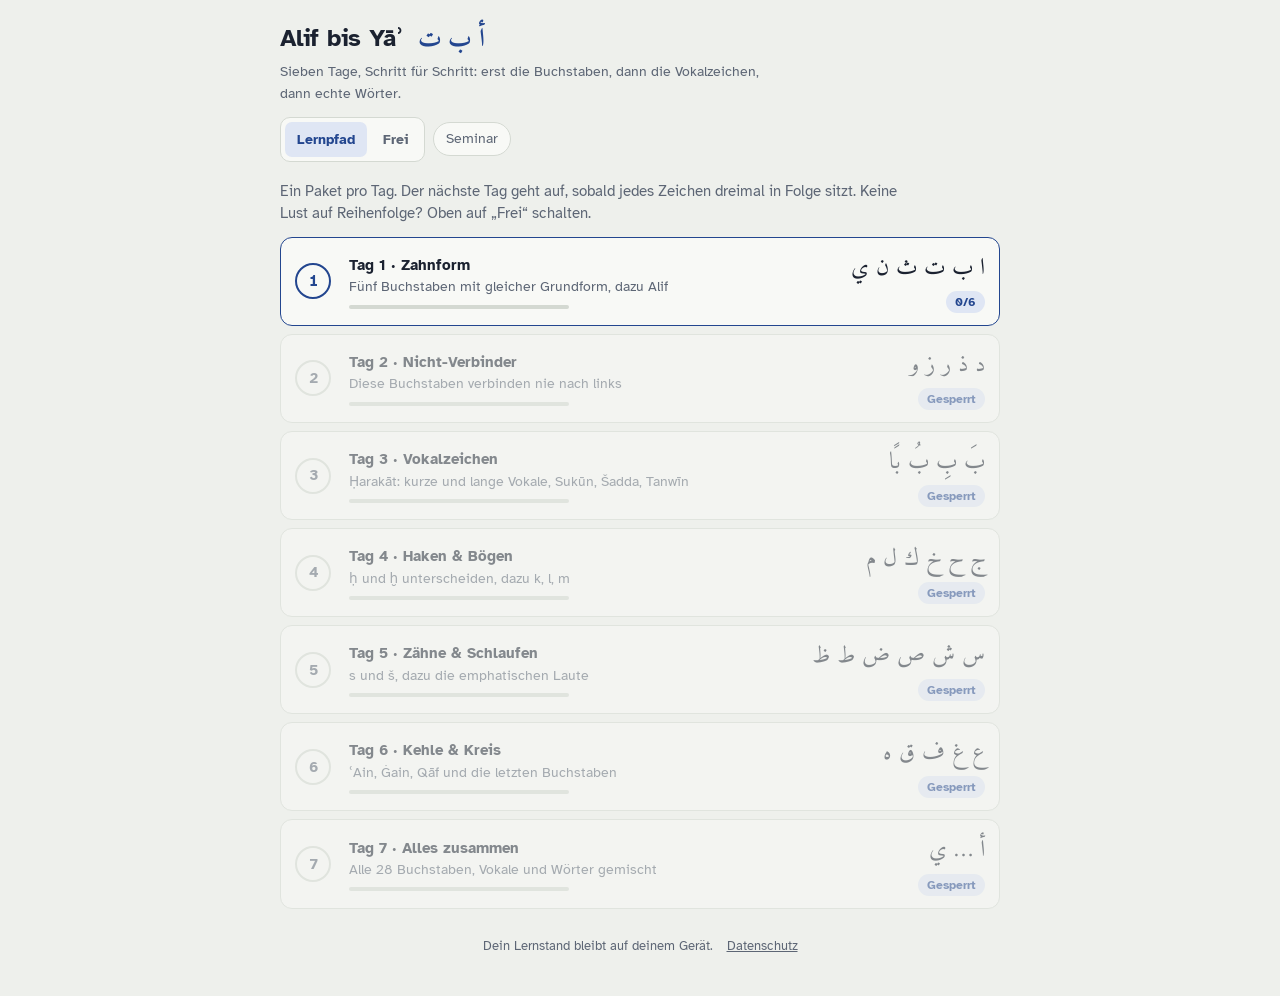
==== index.html @ b18e84c0 "Erste Version: Lernpfad, freier Modus, Offline-Modus Co-Authored-By: Claude Opus 5.5 <noreply@anthro" ====
<!doctype html>
<html lang="de">
<head>
<meta charset="utf-8">
<meta name="viewport" content="width=device-width, initial-scale=1, viewport-fit=cover">
<title>Alif bis Yāʾ – Arabisches Alphabet lernen</title>
<meta name="description" content="Arabisches Alphabet spielerisch lernen: 7-Tage-Lernpfad mit allen 28 Buchstaben, Vokalzeichen (Ḥarakāt) und Lesewörtern. Kostenlos, ohne Anmeldung, funktioniert offline.">
<meta name="theme-color" content="#eef0ec" media="(prefers-color-scheme: light)">
<meta name="theme-color" content="#12161f" media="(prefers-color-scheme: dark)">
<link rel="manifest" href="manifest.webmanifest">
<link rel="icon" href="icons/favicon-32.png" sizes="32x32" type="image/png">
<link rel="apple-touch-icon" href="icons/apple-touch-icon.png">
<meta name="apple-mobile-web-app-capable" content="yes">
<meta name="apple-mobile-web-app-title" content="Alif bis Yāʾ">
<meta property="og:title" content="Alif bis Yāʾ – Arabisches Alphabet lernen">
<meta property="og:description" content="In 7 Tagen alle 28 Buchstaben, die Vokalzeichen und erste Wörter lesen.">
<meta property="og:image" content="icons/icon-512.png">
<meta property="og:type" content="website">
<link rel="stylesheet" href="fonts.css">
<style>
:root{color-scheme:light;padding-top:env(safe-area-inset-top,0px);padding-bottom:env(safe-area-inset-bottom,0px)}
html,body{margin:0}img{max-width:100%}
.foot{max-width:720px;margin:28px auto 0;font-size:.8rem;color:var(--muted);display:flex;gap:14px;flex-wrap:wrap;justify-content:center}
.foot a{color:var(--muted)}
body.seminar .foot{display:none}

/* Layout: eine schmale Lernspalte. Oben Umschalter Lernpfad/Frei, darunter Pfad, Etappe oder freie Tabs, darunter die Quizkarte */
:root{
  --bg:#eef0ec; --surface:#f8f9f6; --fg:#1b2230; --muted:#5d6675; --line:#d4d9d2;
  --accent:#23468f; --accent-soft:#dfe6f4; --good:#2f7a4a; --bad:#b2402f; --good-soft:#dcefe2; --bad-soft:#f6e0dc;
  --f-ar:"Amiri","Noto Naskh Arabic","Geeza Pro","Arial",serif;
  --f-body:"Atkinson Hyperlegible",system-ui,-apple-system,"Segoe UI",sans-serif;
}
@media (prefers-color-scheme:dark){:root:not([data-theme="light"]){
  --bg:#12161f; --surface:#1a1f2b; --fg:#e4e7ee; --muted:#9aa3b3; --line:#2c3342;
  --accent:#8fb0ff; --accent-soft:#232f4a; --good:#7dd39b; --bad:#f08a78; --good-soft:#1d3327; --bad-soft:#3a2420; color-scheme:dark}}
:root[data-theme="dark"]{
  --bg:#12161f; --surface:#1a1f2b; --fg:#e4e7ee; --muted:#9aa3b3; --line:#2c3342;
  --accent:#8fb0ff; --accent-soft:#232f4a; --good:#7dd39b; --bad:#f08a78; --good-soft:#1d3327; --bad-soft:#3a2420; color-scheme:dark}

*{box-sizing:border-box}
[hidden]{display:none!important}
body{background:var(--bg);color:var(--fg);font-family:var(--f-body);font-size:15px;line-height:1.5;
  padding-left:max(16px,env(safe-area-inset-left,0px));padding-right:max(16px,env(safe-area-inset-right,0px));padding-block:20px 40px}
.wrap{max-width:720px;margin:0 auto;display:flex;flex-direction:column;gap:18px}
header{display:flex;justify-content:space-between;align-items:flex-end;gap:12px;flex-wrap:wrap}
h1{font-size:1.5rem;margin:0;text-wrap:balance;letter-spacing:-.01em}
h1 .ar{font-family:var(--f-ar);font-weight:700;color:var(--accent);font-size:1.6rem;margin-inline-start:6px}
.sub{color:var(--muted);margin:2px 0 0;font-size:.9rem;max-width:56ch}
.hctl{display:flex;gap:8px;align-items:center;flex-wrap:wrap}
button{font:inherit;color:inherit;cursor:pointer}
button:focus-visible{outline:2px solid var(--accent);outline-offset:2px}
.mut{color:var(--muted)}

.tabs,.seg{display:flex;gap:4px;background:var(--surface);border:1px solid var(--line);border-radius:10px;padding:4px;flex-wrap:wrap}
.tabs button,.seg button{border:0;background:transparent;padding:7px 12px;border-radius:7px;color:var(--muted);font-weight:700;font-size:.88rem}
.tabs button[aria-pressed="true"],.seg button[aria-pressed="true"]{background:var(--accent-soft);color:var(--accent)}
.toggle{border:1px solid var(--line);background:var(--surface);border-radius:999px;padding:6px 12px;font-size:.85rem;color:var(--muted)}
.toggle[aria-pressed="true"]{border-color:var(--accent);color:var(--accent)}

/* Lernpfad */
.lead{margin:0 0 12px;color:var(--muted);max-width:62ch}
.path{list-style:none;margin:0;padding:0;display:flex;flex-direction:column;gap:8px}
.stage{width:100%;display:grid;grid-template-columns:40px 1fr auto;gap:14px;align-items:center;text-align:start;border:1px solid var(--line);background:var(--surface);border-radius:12px;padding:12px 14px}
.stage .num{width:36px;height:36px;border-radius:50%;display:grid;place-items:center;font-weight:700;border:2px solid var(--line);color:var(--muted);font-variant-numeric:tabular-nums}
.stage.open{border-color:var(--accent)}
.stage.open .num{border-color:var(--accent);color:var(--accent)}
.stage.done .num{background:var(--good);border-color:var(--good);color:var(--surface)}
.stage.locked{opacity:.5;cursor:not-allowed}
.sb{display:flex;flex-direction:column;gap:1px;min-width:0}
.st{font-weight:700}
.ss{font-size:.85rem;color:var(--muted)}
.bar{display:block;height:4px;background:var(--line);border-radius:2px;overflow:hidden;margin-top:6px;width:100%;max-width:220px}
.bar i{display:block;height:100%;background:var(--good)}
.sprev{font-family:var(--f-ar);font-size:1.45rem;direction:rtl;white-space:nowrap;line-height:1.6}
.pill{font-size:.75rem;font-weight:700;border-radius:999px;padding:2px 9px;background:var(--accent-soft);color:var(--accent)}
.pill.ok{background:var(--good-soft);color:var(--good)}

.shead{display:flex;flex-direction:column;gap:6px}
.back{border:0;background:none;color:var(--accent);padding:0;font-weight:700;align-self:flex-start;font-size:.9rem}
.shead h2{margin:0;font-size:1.3rem;text-wrap:balance}
.shead p{margin:0;color:var(--muted)}
.srow{display:flex;gap:12px;align-items:center;flex-wrap:wrap;font-size:.85rem;color:var(--muted);font-variant-numeric:tabular-nums}
.srow .bar{margin:0;width:160px}
.linkbtn{border:0;background:none;color:var(--accent);padding:0;text-decoration:underline;font-size:.85rem}
.stagebody{display:flex;flex-direction:column;gap:14px}

/* Buchstaben */
.groups{display:flex;flex-direction:column;gap:14px}
.group{display:flex;gap:8px;flex-direction:column}
.glabel{font-size:.72rem;text-transform:uppercase;letter-spacing:.08em;color:var(--muted)}
.cells{display:flex;gap:8px;flex-wrap:wrap;direction:rtl}
.cell{width:64px;height:72px;border:1px solid var(--line);background:var(--surface);border-radius:8px;display:flex;flex-direction:column;align-items:center;justify-content:center}
.cell .g{font-family:var(--f-ar);font-size:2rem;line-height:1.1}
.cell .t{font-size:.72rem;color:var(--muted);direction:ltr}
.cell[aria-pressed="true"]{border-color:var(--accent);background:var(--accent-soft)}
.cell .box{width:22px;height:3px;border-radius:2px;background:var(--line);margin-top:3px;overflow:hidden}
.cell .box i{display:block;height:100%;background:var(--good)}

.detail{background:var(--surface);border:1px solid var(--line);border-radius:12px;padding:18px;display:grid;grid-template-columns:auto 1fr;gap:18px;align-items:start}
.detail .big{font-family:var(--f-ar);font-size:5.5rem;line-height:1.1;color:var(--accent);min-width:90px;text-align:center}
.detail h3{margin:0;font-size:1.2rem}
.detail h3 small{font-weight:400;color:var(--muted);font-size:.9rem;margin-inline-start:6px}
.detail p{margin:6px 0 0;max-width:62ch}
.forms{display:grid;grid-template-columns:repeat(4,1fr);gap:6px;margin-top:12px;direction:rtl}
.forms div{border:1px solid var(--line);border-radius:6px;text-align:center;padding:4px 2px}
.forms .g{font-family:var(--f-ar);font-size:2rem;line-height:1.5;display:block}
.forms .l{font-size:.68rem;color:var(--muted);direction:ltr;display:block}
.forms .na{color:var(--muted);opacity:.45}
.ex{margin-top:10px;font-size:.9rem;display:flex;gap:8px;align-items:baseline;flex-wrap:wrap}
.ex .w{font-family:var(--f-ar);font-size:1.7rem;line-height:1.5}

/* Vokalzeichen */
.hgrid{display:grid;grid-template-columns:repeat(auto-fill,minmax(150px,1fr));gap:8px}
.hcard{background:var(--surface);border:1px solid var(--line);border-radius:10px;padding:10px 12px;display:flex;flex-direction:column;gap:1px}
.hcard .g{font-family:var(--f-ar);font-size:2.5rem;line-height:1.7;direction:rtl}
.hcard .n{font-weight:700}
.hcard .tr{color:var(--accent);font-weight:700;margin-inline-start:6px}
.hcard .d{font-size:.82rem;color:var(--muted)}
.note{font-size:.88rem;color:var(--muted);max-width:62ch;margin:0}

/* Wörter */
.wgrid{display:grid;grid-template-columns:repeat(auto-fill,minmax(130px,1fr));gap:8px}
.wcard{border:1px solid var(--line);background:var(--surface);border-radius:10px;padding:8px 10px;display:flex;flex-direction:column;align-items:center;justify-content:center;min-height:100px}
.wcard .w{font-family:var(--f-ar);font-size:2rem;line-height:1.7}
.wcard .r{font-size:.82rem;color:var(--muted);text-align:center}
.wcard[aria-expanded="true"]{border-color:var(--accent)}
.wcard[aria-expanded="true"] .r{color:var(--fg)}

/* Quiz */
.quiz{background:var(--surface);border:1px solid var(--line);border-radius:12px;padding:20px;display:flex;flex-direction:column;gap:14px;align-items:center}
.qmeta{display:flex;justify-content:space-between;width:100%;font-size:.8rem;color:var(--muted);font-variant-numeric:tabular-nums}
.prompt{font-family:var(--f-ar);font-size:6.5rem;line-height:1.6;min-height:9rem;display:flex;align-items:center;max-width:100%;overflow-wrap:anywhere;text-align:center}
.prompt.wordp{font-size:4.4rem}
.prompt.latin{font-family:var(--f-body);font-size:2.6rem;font-weight:700;line-height:1.2}
.hint{font-size:.9rem;color:var(--muted);min-height:1.4em;text-align:center;max-width:56ch}
.hint .arx{font-family:var(--f-ar);font-size:1.4rem;color:var(--fg)}
.hint .win{color:var(--good);font-weight:700}
.opts{display:grid;grid-template-columns:1fr 1fr;gap:8px;width:100%}
.opt{border:1px solid var(--line);background:var(--bg);border-radius:9px;padding:10px 8px;font-size:1rem;display:flex;align-items:center;justify-content:center;gap:8px;min-height:58px}
.opt .k{font-size:.7rem;color:var(--muted);border:1px solid var(--line);border-radius:4px;padding:0 5px}
.opt .ar{font-family:var(--f-ar);font-size:2.1rem;line-height:1.3}
.opt.ok{background:var(--good-soft);border-color:var(--good);color:var(--good)}
.opt.no{background:var(--bad-soft);border-color:var(--bad);color:var(--bad)}
.opt:disabled{cursor:default}
.next{border:0;background:var(--accent);color:var(--surface);border-radius:9px;padding:10px 22px;font-weight:700}
.stats{display:flex;gap:18px;font-size:.85rem;color:var(--muted);flex-wrap:wrap;justify-content:center;font-variant-numeric:tabular-nums}
.stats b{color:var(--fg)}
.tip{font-size:.85rem;color:var(--muted);border-top:1px solid var(--line);padding-top:12px;max-width:62ch;margin:0}
.tip b{color:var(--fg)}
.empty{color:var(--muted);text-align:center;padding:24px 0}

/* Filter */
.filters{width:100%;display:flex;flex-direction:column;gap:8px;border-bottom:1px solid var(--line);padding-bottom:14px}
.frow{display:flex;flex-wrap:wrap;gap:6px;align-items:center}
.flabel{font-size:.72rem;text-transform:uppercase;letter-spacing:.08em;color:var(--muted);margin-inline-end:4px}
.chip{border:1px solid var(--line);background:var(--bg);border-radius:999px;padding:4px 11px;font-size:.82rem;color:var(--muted);display:inline-flex;gap:6px;align-items:center}
.chip .ar{font-family:var(--f-ar);font-size:1.15rem;line-height:1.2;color:var(--fg)}
.chip[aria-pressed="true"]{background:var(--accent-soft);border-color:var(--accent);color:var(--accent)}

/* Seminar-Modus: klein, gedimmt, ohne Erklärtexte */
body.seminar{font-size:13px}
body.seminar .wrap{max-width:440px;gap:10px}
body.seminar h1,body.seminar .sub,body.seminar .tip,body.seminar .stats,body.seminar .lead,body.seminar .ss,body.seminar .shead p,body.seminar .note{display:none}
body.seminar .prompt{font-size:4.2rem;min-height:6rem}
body.seminar .prompt.wordp{font-size:3rem}
body.seminar .prompt.latin{font-size:1.8rem}
body.seminar .quiz{padding:12px;gap:10px;opacity:.85}
body.seminar .opt{min-height:44px;padding:6px}
body.seminar .opt.ok,body.seminar .opt.no{background:var(--bg)}
body.seminar .filters{gap:5px;padding-bottom:8px}
body.seminar .chip{padding:2px 8px;font-size:.75rem}
body.seminar .chip .lbl,body.seminar .flabel{display:none}
body.seminar .stage{padding:8px 10px}

@media (max-width:520px){
  .detail{grid-template-columns:1fr}
  .detail .big{text-align:start}
  .prompt{font-size:5rem;min-height:7.5rem}
  .prompt.wordp{font-size:3.4rem}
  .stage{grid-template-columns:36px 1fr}
  .sprev{grid-column:2;font-size:1.25rem}
}
@media (prefers-reduced-motion:no-preference){
  .opt,.cell,.stage,.wcard{transition:background .15s,border-color .15s}
}
</style>
</head>
<body>
<div class="wrap">
  <header>
    <div>
      <h1>Alif bis Yāʾ <span class="ar" lang="ar">أ ب ت</span></h1>
      <p class="sub" id="sub"></p>
    </div>
    <div class="hctl">
      <div class="seg" role="group" aria-label="Lernart">
        <button data-app="path" aria-pressed="true">Lernpfad</button>
        <button data-app="free" aria-pressed="false">Frei</button>
      </div>
      <button class="toggle" id="semBtn" aria-pressed="false" title="Taste S">Seminar</button>
    </div>
  </header>

  <section id="pathView"></section>

  <section id="stageView" class="stagebody" hidden>
    <div class="shead" id="shead"></div>
    <nav class="tabs" id="stageTabs" aria-label="Etappe">
      <button data-st="look">Ansehen</button>
      <button data-st="practice">Üben</button>
      <button data-st="words">Wörter lesen</button>
    </nav>
    <div id="stageLook" class="stagebody"></div>
    <div id="stageWords" class="stagebody"></div>
  </section>

  <section id="freeView" class="stagebody" hidden>
    <nav class="tabs" id="freeTabs" aria-label="Modus">
      <button data-ft="learn">Alphabet</button>
      <button data-ft="read">Erkennen</button>
      <button data-ft="write">Finden</button>
      <button data-ft="forms">Formen</button>
      <button data-ft="syll">Vokale</button>
      <button data-ft="word">Wörter</button>
    </nav>
    <div id="freeLearn" class="stagebody"></div>
  </section>

  <section id="quizSec" hidden>
    <div class="quiz">
      <div class="filters" id="filters"></div>
      <div class="qmeta"><span id="qmode"></span><span id="qstreak"></span></div>
      <div class="prompt" id="prompt" lang="ar"></div>
      <div class="hint" id="hint"></div>
      <div class="opts" id="opts"></div>
      <button class="next" id="next" hidden>Weiter (Leertaste)</button>
      <div class="stats" id="stats"></div>
      <p class="tip" id="tip"></p>
    </div>
  </section>
</div>

<script>
/* ---------- Daten ---------- */
// ch, Name, Umschrift, Konsonant, Laut, Formgruppe, verbindet links, Beispiel, Umschrift, Bedeutung, hebr. (für später, wird nicht angezeigt)
const L=[
 ["ا","Alif","ā / ʾ","ʾ","Träger für langes ā, oder Sitz der Hamza","alif",0,"أَب","ʾab","Vater","א"],
 ["ب","Bāʾ","b","b","wie deutsches b","ba",1,"بَاب","bāb","Tür","ב"],
 ["ت","Tāʾ","t","t","wie deutsches t","ba",1,"تَمْر","tamr","Datteln","ת"],
 ["ث","Ṯāʾ","ṯ","ṯ","stimmloses englisches th wie in think","ba",1,"ثَلْج","ṯalǧ","Schnee","ש"],
 ["ج","Ǧīm","ǧ","ǧ","dsch wie in Dschungel","ja",1,"جَمَل","ǧamal","Kamel","ג"],
 ["ح","Ḥāʾ","ḥ","ḥ","gepresstes h aus dem Rachen","ja",1,"حُبّ","ḥubb","Liebe","ח"],
 ["خ","Ḫāʾ","ḫ","ḫ","ch wie in Bach","ja",1,"خُبْز","ḫubz","Brot","ח"],
 ["د","Dāl","d","d","wie deutsches d","dal",0,"دَار","dār","Haus","ד"],
 ["ذ","Ḏāl","ḏ","ḏ","stimmhaftes englisches th wie in this","dal",0,"ذَهَب","ḏahab","Gold","ז"],
 ["ر","Rāʾ","r","r","gerolltes Zungen-r","ra",0,"رَجُل","raǧul","Mann","ר"],
 ["ز","Zāy","z","z","stimmhaftes s wie in Sonne","ra",0,"زَيْت","zait","Öl","ז"],
 ["س","Sīn","s","s","stimmloses s wie in Haus","sin",1,"سَلَام","salām","Frieden","ס"],
 ["ش","Šīn","š","š","sch","sin",1,"شَمْس","šams","Sonne","ש"],
 ["ص","Ṣād","ṣ","ṣ","emphatisches s: Zunge tief, der Vokal danach klingt dunkler","sad",1,"صَبْر","ṣabr","Geduld","צ"],
 ["ض","Ḍād","ḍ","ḍ","emphatisches d","sad",1,"ضَيْف","ḍaif","Gast","צ"],
 ["ط","Ṭāʾ","ṭ","ṭ","emphatisches t","ta",1,"طَالِب","ṭālib","Student","ט"],
 ["ظ","Ẓāʾ","ẓ","ẓ","emphatisches ḏ","ta",1,"ظُهْر","ẓuhr","Mittag","צ"],
 ["ع","ʿAin","ʿ","ʿ","Kehlpresslaut, den es im Deutschen nicht gibt","ain",1,"عَيْن","ʿain","Auge, Quelle","ע"],
 ["غ","Ġain","ġ","ġ","Zäpfchen-r wie im deutschen Rabe","ain",1,"غَرْب","ġarb","Westen","ע"],
 ["ف","Fāʾ","f","f","wie deutsches f","fa",1,"فَم","fam","Mund","פ"],
 ["ق","Qāf","q","q","k ganz hinten im Rachen","fa",1,"قَلْب","qalb","Herz","ק"],
 ["ك","Kāf","k","k","wie deutsches k","kaf",1,"كِتَاب","kitāb","Buch","כ"],
 ["ل","Lām","l","l","wie deutsches l","lam",1,"لَيْل","lail","Nacht","ל"],
 ["م","Mīm","m","m","wie deutsches m","mim",1,"مَاء","māʾ","Wasser","מ"],
 ["ن","Nūn","n","n","wie deutsches n","ba",1,"نُور","nūr","Licht","נ"],
 ["ه","Hāʾ","h","h","gehauchtes h, auch am Wortende hörbar","ha",1,"هُوَ","huwa","er","ה"],
 ["و","Wāw","w / ū","w","w wie englisch water, oder langes ū","waw",0,"وَلَد","walad","Junge","ו"],
 ["ي","Yāʾ","y / ī","y","j wie in ja, oder langes ī","ba",1,"يَد","yad","Hand","י"]
].map((r,i)=>({i,ch:r[0],name:r[1],tr:r[2],c:r[3],snd:r[4],grp:r[5],join:!!r[6],w:r[7],wt:r[8],wm:r[9],he:r[10]}));
const byCh={}; L.forEach(l=>byCh[l.ch]=l);

const GROUPS=[
 ["ba","Zahnform: nur die Punkte unterscheiden (am Wortanfang auch ن ي)"],
 ["ja","Haken: Punkt unten, ohne Punkt, Punkt oben"],
 ["dal","Winkel, verbindet nicht nach links"],["ra","Bogen nach unten, verbindet nicht nach links"],
 ["sin","Drei Zähne"],["sad","Schlaufe"],["ta","Schlaufe mit Strich"],["ain","Offener Haken"],
 ["fa","Kreis mit Punkt(en)"],["alif","Senkrechter Strich, verbindet nicht"],["kaf","Kāf"],["lam","Lām"],["mim","Mīm"],["ha","Hāʾ"],["waw","Wāw, verbindet nicht"]
];
const FG=[
 ["zahn","Zahnform",["ba"]],["haken","Haken",["ja"]],["winkel","Winkel & Bogen",["dal","ra"]],
 ["zaehne","Drei Zähne",["sin"]],["schlaufe","Schlaufen",["sad","ta"]],["ain","Offener Haken",["ain"]],
 ["kreis","Kreis",["fa"]],["einzel","Einzelne",["alif","kaf","lam","mim","ha","waw"]]
];

const STAGES=[
 {title:"Zahnform",sub:"Fünf Buchstaben mit gleicher Grundform, dazu Alif",letters:"ا ب ت ث ن ي",
  tip:"<b>Punkte zählen:</b> ب einer unten, ت zwei oben, ث drei oben, ن einer oben, ي zwei unten. Am Wortanfang und in der Mitte sehen alle fünf gleich aus."},
 {title:"Nicht-Verbinder",sub:"Diese Buchstaben verbinden nie nach links",letters:"د ذ ر ز و",
  tip:"<b>Merksatz:</b> ا د ذ ر ز و verbinden nie nach links. Nach ihnen beginnt der nächste Buchstabe neu, in Anfangsform."},
 {title:"Vokalzeichen",sub:"Ḥarakāt: kurze und lange Vokale, Sukūn, Šadda, Tanwīn",harakat:true,
  tip:"<b>Gut zu wissen:</b> In Zeitungen und auf Schildern fehlen die Vokalzeichen meist. Lehrbücher, Kinderbücher und der Koran setzen sie. Wer sie jetzt lernt, liest später auch ohne."},
 {title:"Haken & Bögen",sub:"ḥ und ḫ unterscheiden, dazu k, l, m",letters:"ج ح خ ك ل م",
  tip:"<b>Haken-Familie:</b> ج hat den Punkt unten, ح keinen, خ oben. ح ist ein gepresstes h, خ das ch aus Bach."},
 {title:"Zähne & Schlaufen",sub:"s und š, dazu die emphatischen Laute",letters:"س ش ص ض ط ظ",
  tip:"<b>Emphatisch:</b> ص ض ط ظ sind die dunklen Gegenstücke zu s, d, t, ḏ. Die Zunge liegt tiefer, der Vokal danach klingt nach o."},
 {title:"Kehle & Kreis",sub:"ʿAin, Ġain, Qāf und die letzten Buchstaben",letters:"ع غ ف ق ه",
  tip:"<b>Paare:</b> ع und غ teilen sich die Form, ف und ق auch. ف hat einen Punkt, ق zwei und hängt am Wortende tiefer."},
 {title:"Alles zusammen",sub:"Alle 28 Buchstaben, Vokale und Wörter gemischt",all:true,
  tip:"<b>Ziel:</b> Wenn du hier durch bist, kannst du jedes vokalisierte Wort laut lesen, auch wenn du es noch nicht verstehst."}
];
const letterStage={};
STAGES.forEach((s,n)=>{s.n=n+1; s.idx=s.letters?s.letters.split(" ").map(c=>byCh[c].i):[]; s.idx.forEach(i=>letterStage[i]=s.n)});

const FATHA="َ",KASRA="ِ",DAMMA="ُ";
const H=[
 {k:"a",name:"Fatḥa",tr:"a",build:c=>c+FATHA,desc:"kurzer Strich über dem Buchstaben: kurzes a"},
 {k:"i",name:"Kasra",tr:"i",build:c=>c+KASRA,desc:"kurzer Strich unter dem Buchstaben: kurzes i"},
 {k:"u",name:"Ḍamma",tr:"u",build:c=>c+DAMMA,desc:"kleines Wāw über dem Buchstaben: kurzes u"},
 {k:"aa",name:"Langes ā",tr:"ā",build:c=>c+FATHA+"ا",desc:"Fatḥa plus Alif"},
 {k:"ii",name:"Langes ī",tr:"ī",build:c=>c+KASRA+"ي",desc:"Kasra plus Yāʾ"},
 {k:"uu",name:"Langes ū",tr:"ū",build:c=>c+DAMMA+"و",desc:"Ḍamma plus Wāw"},
 {k:"an",name:"Tanwīn a",tr:"an",build:c=>c+"ً"+"ا",desc:"doppelte Fatḥa, meist mit Alif: Endung -an"},
 {k:"in",name:"Tanwīn i",tr:"in",build:c=>c+"ٍ",desc:"doppelte Kasra: Endung -in"},
 {k:"un",name:"Tanwīn u",tr:"un",build:c=>c+"ٌ",desc:"doppelte Ḍamma: Endung -un"}
];
const HX=[
 {name:"Sukūn",ex:"بِنْت",tr:"bint",desc:"kleiner Kreis: nach diesem Buchstaben kommt kein Vokal"},
 {name:"Šadda",ex:"رَبّ",tr:"rabb",desc:"kleines w-förmiges Zeichen: der Buchstabe wird verdoppelt"}
];

const WORDS=[
 ["بَيْت","bait","Haus"],["بِنْت","bint","Tochter, Mädchen"],["اِبْن","ibn","Sohn"],["بَنَات","banāt","Töchter"],
 ["ثَابِت","ṯābit","fest, stabil"],["تِين","tīn","Feigen"],["بَاب","bāb","Tür"],["نَبَات","nabāt","Pflanze"],
 ["ثِيَاب","ṯiyāb","Kleider"],["بَيْنَ","baina","zwischen"],
 ["دِين","dīn","Religion"],["وَرْد","ward","Rosen"],["بَيْرُوت","bairūt","Beirut"],["بَرْد","bard","Kälte"],
 ["زَيْت","zait","Öl"],["زَيْتُون","zaitūn","Oliven"],["نُور","nūr","Licht"],["دَار","dār","Haus"],
 ["ذَنْب","ḏanb","Schuld, Sünde"],["وَزِير","wazīr","Minister"],["بَرِيد","barīd","Post"],["رَبّ","rabb","Herr"],
 ["دُبّ","dubb","Bär"],["وَادِي","wādī","Tal"],
 ["مَلِك","malik","König"],["كَلْب","kalb","Hund"],["لَحْم","laḥm","Fleisch"],["خُبْز","ḫubz","Brot"],
 ["جَمَل","ǧamal","Kamel"],["كِتَاب","kitāb","Buch"],["كَاتِب","kātib","Schreiber"],["مَكْتَب","maktab","Büro, Schreibtisch"],
 ["حُبّ","ḥubb","Liebe"],["بَحْر","baḥr","Meer"],["رَجُل","raǧul","Mann"],["جَبَل","ǧabal","Berg"],
 ["لَيْل","lail","Nacht"],["حَلِيب","ḥalīb","Milch"],["مَرْحَبًا","marḥaban","Hallo"],["جِدًّا","ǧiddan","sehr"],
 ["سَلَام","salām","Frieden"],["شَمْس","šams","Sonne"],["صَبْر","ṣabr","Geduld"],["طَالِب","ṭālib","Student"],
 ["سَمَك","samak","Fisch"],["بَيْض","baiḍ","Eier"],["طَبِيب","ṭabīb","Arzt"],["شَاي","šāy","Tee"],
 ["ظِلّ","ẓill","Schatten"],["مَطْبَخ","maṭbaḫ","Küche"],["صَبَاح","ṣabāḥ","Morgen"],["شَجَر","šaǧar","Bäume"],
 ["عَيْن","ʿain","Auge, Quelle"],["قَلْب","qalb","Herz"],["ضَيْف","ḍaif","Gast"],["فَم","fam","Mund"],
 ["قَلَم","qalam","Stift"],["ذَهَب","ḏahab","Gold"],["غَرْب","ġarb","Westen"],["شَارِع","šāriʿ","Straße"],
 ["سُوق","sūq","Markt"],["صَدِيق","ṣadīq","Freund"],["فُنْدُق","funduq","Hotel"],["هُوَ","huwa","er"],
 ["عِلْم","ʿilm","Wissen"],["شُكْرًا","šukran","danke"],["عَفْوًا","ʿafwan","keine Ursache"],["غَدًا","ġadan","morgen"],
 ["ظُهْر","ẓuhr","Mittag"]
].map(([ar,tr,de])=>({ar,tr,de}));
const DIA=/[ً-ْٰ]/g;
WORDS.forEach(w=>{w.stage=Math.max(...[...w.ar.replace(DIA,"")].map(c=>byCh[c]?letterStage[byCh[c].i]:7))});

const ZWJ="‍";
const forms=l=>({iso:l.ch,fin:ZWJ+l.ch,med:l.join?ZWJ+l.ch+ZWJ:null,ini:l.join?l.ch+ZWJ:null});
const FL={iso:"isoliert",ini:"Anfang",med:"Mitte",fin:"Ende"};
const FN={ini:"Anfangsform",med:"Mittelform",fin:"Endform"};

/* ---------- Speicher ---------- */
const store={get(k,d){try{const v=localStorage.getItem(k);return v!=null?JSON.parse(v):d}catch(e){return d}},
 set(k,v){try{localStorage.setItem(k,JSON.stringify(v))}catch(e){}}};
let box=store.get("ay-box",{}), tally=store.get("ay-tally",{ok:0,no:0});
const bx=k=>box[k]||0;
let app=store.get("ay-app","path");
let freeTab=store.get("ay-ftab","learn"); if(!["learn","read","write","forms","syll","word"].includes(freeTab)) freeTab="learn";
let stageN=store.get("ay-stage",null), stageTab=store.get("ay-stab","look");
let unl=store.get("ay-unl",1);
let fGroups=store.get("ay-fg",[]), fPos=store.get("ay-fp",["ini","med","fin"]);
let sel=0, streak=0, cfg=null, cur=null;

const $=id=>document.getElementById(id);
const rnd=a=>a.slice().sort(()=>Math.random()-.5);
const any=a=>a[Math.floor(Math.random()*a.length)];

/* ---------- Etappen ---------- */
const HKEYS=H.map(h=>"h:"+h.k);
function stageKeys(s){return s.all?[...L.map(l=>String(l.i)),...HKEYS]:s.harakat?HKEYS:s.idx.map(String)}
const sure=keys=>keys.filter(k=>bx(k)>=3).length;
const stageDone=s=>{const k=stageKeys(s);return sure(k)===k.length};
const known=n=>L.filter(l=>letterStage[l.i]<=n);
function stageWordsFor(s){return s.all?WORDS:s.harakat?WORDS.filter(w=>w.stage<=2):WORDS.filter(w=>w.stage===s.n)}
function checkUnlock(){
  if(unl<7&&stageDone(STAGES[unl-1])){unl++;store.set("ay-unl",unl);return unl}
  if(unl===7&&stageDone(STAGES[6])&&!store.get("ay-fin",false)){store.set("ay-fin",true);return 8}
  return 0;
}

/* ---------- Quiz-Konfiguration ---------- */
function stageCfg(s){
  const kn=known(s.n), cons=kn.filter(l=>l.ch!=="ا"), wp=WORDS.filter(w=>w.stage<=s.n);
  const base={known:kn,cons,wordPool:wp,keys:stageKeys(s),tip:s.tip,pos:["ini","med","fin"]};
  if(s.harakat) return {...base,kinds:[["syll",4],["word",2]],letters:[],words:stageWordsFor(s)};
  if(s.all) return {...base,known:L,kinds:[["read",2],["write",2],["forms",2],["syll",2],["word",3]],letters:L,words:WORDS,wordPool:WORDS};
  const sw=stageWordsFor(s), kinds=[["read",3],["write",3],["forms",2]];
  if(sw.length) kinds.push(["word",1.5]);
  if(s.n>3) kinds.push(["syll",1]);
  return {...base,kinds,letters:s.idx.map(i=>L[i]),words:sw.length?sw:wp};
}
function filtered(){return fGroups.length?L.filter(l=>FG.some(([k,,gs])=>fGroups.includes(k)&&gs.includes(l.grp))):L}
const posKeys=(l,pos)=>{const f=forms(l);return ["ini","med","fin"].filter(k=>f[k]&&pos.includes(k))};
const FREETIPS={
  read:"<b>Tipp:</b> Lern die Grundform, dann zählst du nur noch Punkte. Die falschen Antworten kommen absichtlich aus derselben Formgruppe.",
  write:"<b>Tipp:</b> ج ح خ teilen sich eine Form. Achte auf den Punkt: unten ǧ, keiner ḥ, oben ḫ.",
  forms:"<b>Tipp:</b> Nur sechs Buchstaben verbinden nicht nach links: ا د ذ ر ز و. In der Mittelform zählen fast nur noch die Punkte.",
  syll:"<b>Tipp:</b> Strich oben a, Strich unten i, kleines Wāw oben u. Doppelt gesetzt wird daraus -an, -in, -un.",
  word:"<b>Tipp:</b> Lies erst die Konsonanten, dann setz die Vokale ein. Lange Vokale erkennst du an ا و ي."
};
function freeCfg(){
  const pool=filtered(); let cons=pool.filter(l=>l.ch!=="ا"); if(!cons.length) cons=L.filter(l=>l.ch!=="ا");
  const base={known:L,letters:pool,cons,words:WORDS,wordPool:WORDS,pos:fPos,tip:FREETIPS[freeTab]};
  if(freeTab==="read"||freeTab==="write") return {...base,kinds:[[freeTab,1]],keys:pool.map(l=>String(l.i))};
  if(freeTab==="forms") return {...base,kinds:[["forms",1]],keys:pool.filter(l=>posKeys(l,fPos).length).map(l=>String(l.i))};
  if(freeTab==="syll") return {...base,kinds:[["syll",1]],keys:HKEYS};
  return {...base,kinds:[["word",1]],keys:WORDS.map(w=>"w:"+w.tr)};
}

/* ---------- Fragen ---------- */
function pickW(items,key,excl){
  const pool=items.length>1?items.filter(x=>key(x)!==excl):items;
  const ws=pool.map(x=>5-bx(key(x)));
  let r=Math.random()*ws.reduce((a,b)=>a+b,0);
  for(let k=0;k<pool.length;k++){r-=ws[k];if(r<=0)return pool[k]}
  return pool[pool.length-1];
}
function wpick(arr){let r=Math.random()*arr.reduce((a,[,w])=>a+w,0);for(const [k,w] of arr){r-=w;if(r<=0)return k}return arr[arr.length-1][0]}
function distr(l,kn){
  const same=rnd(L.filter(x=>x.grp===l.grp&&x.i!==l.i));
  const inKn=rnd(kn.filter(x=>x.grp!==l.grp));
  const rest=rnd(L.filter(x=>x.grp!==l.grp&&!kn.includes(x)));
  return [...same,...inKn,...rest].slice(0,3);
}
const formsPool=()=>cfg.letters.filter(l=>posKeys(l,cfg.pos).length);
const AVAIL={read:()=>cfg.letters.length,write:()=>cfg.letters.length,forms:()=>formsPool().length,
  syll:()=>cfg.cons.length,word:()=>cfg.words.length&&cfg.wordPool.length>=4};
const GEN={
  read(last){
    const l=pickW(cfg.letters,x=>String(x.i),last);
    return {label:"Erkennen",key:String(l.i),ok:String(l.i),prompt:l.ch,hint:"Welcher Buchstabe ist das?",
      opts:rnd([l,...distr(l,cfg.known)]).map(x=>({id:String(x.i),html:`${x.name} <span class="mut">${x.tr}</span>`})),
      explain:`Das ist <b>${l.name}</b> (${l.tr}): ${l.snd}.`};
  },
  write(last){
    const l=pickW(cfg.letters,x=>String(x.i),last);
    return {label:"Finden",key:String(l.i),ok:String(l.i),prompt:l.name,latin:true,hint:`Laut: ${l.tr}, ${l.snd}`,
      opts:rnd([l,...distr(l,cfg.known)]).map(x=>({id:String(x.i),html:`<span class="ar" lang="ar">${x.ch}</span>`})),
      explain:`${l.name} sieht so aus: <span class="arx" lang="ar">${l.ch}</span>`};
  },
  forms(last){
    const l=pickW(formsPool(),x=>String(x.i),last), k=any(posKeys(l,cfg.pos));
    return {label:"Formen",key:String(l.i),ok:String(l.i),prompt:forms(l)[k],hint:`${FN[k]}: welcher Buchstabe ist das?`,
      opts:rnd([l,...distr(l,cfg.known)]).map(x=>({id:String(x.i),html:`<span class="ar" lang="ar">${x.ch}</span> ${x.name}`})),
      explain:`Das ist <b>${l.name}</b> in der ${FN[k]}. Isoliert: <span class="arx" lang="ar">${l.ch}</span>`};
  },
  syll(last){
    const h=pickW(H,x=>"h:"+x.k,last), l=any(cfg.cons), right=l.c+h.tr, set=new Set([right]);
    const sib=L.filter(x=>x.grp===l.grp&&x.i!==l.i&&x.ch!=="ا");
    const alt=sib.length?sib:cfg.cons.filter(x=>x.i!==l.i);
    if(alt.length) set.add(any(alt).c+h.tr);
    for(const x of rnd(H)){if(set.size>=4)break;set.add(l.c+x.tr)}
    return {label:"Vokale",key:"h:"+h.k,ok:right,prompt:h.build(l.ch),hint:"Wie liest man diese Silbe?",
      opts:rnd([...set]).map(t=>({id:t,html:t})),explain:`<b>${h.name}</b>: ${h.desc}. Also <b>${right}</b>.`};
  },
  word(last){
    const w=pickW(cfg.words,x=>"w:"+x.tr,last);
    const others=rnd(cfg.wordPool.filter(x=>x.tr!==w.tr)).slice(0,3);
    return {label:"Wörter",key:"w:"+w.tr,ok:w.tr,prompt:w.ar,wordp:true,hint:"Wie liest man das Wort?",
      opts:rnd([w,...others]).map(x=>({id:x.tr,html:x.tr})),
      explain:"",after:`<b>${w.tr}</b> heißt „${w.de}“.`};
  }
};

function newQ(){
  const kinds=cfg.kinds.filter(([k])=>AVAIL[k]());
  if(!kinds.length){
    cur=null; $("prompt").textContent=""; $("opts").innerHTML=""; $("next").hidden=true;
    $("hint").innerHTML=`<div class="empty">Für diese Auswahl gibt es nichts abzufragen. Wähl eine andere Gruppe oder Position.</div>`;
    renderStats(); return;
  }
  const q=GEN[wpick(kinds)](cur&&cur.key);
  cur={...q,done:false};
  const p=$("prompt");
  p.textContent=q.prompt; p.className="prompt"+(q.latin?" latin":"")+(q.wordp?" wordp":"");
  p.setAttribute("lang",q.latin?"de":"ar");
  $("hint").innerHTML=q.hint;
  const o=$("opts"); o.innerHTML="";
  q.opts.forEach((x,n)=>{
    const b=document.createElement("button"); b.className="opt"; b.dataset.id=x.id;
    b.innerHTML=`<span class="k">${n+1}</span>${x.html}`; b.onclick=()=>answer(b); o.appendChild(b);
  });
  $("next").hidden=true; $("qmode").textContent=q.label; $("tip").innerHTML=cfg.tip||""; renderStats();
}
function answer(b){
  if(!cur||cur.done) return; cur.done=true;
  const ok=b.dataset.id===cur.ok;
  [...$("opts").children].forEach(x=>{x.disabled=true;if(x.dataset.id===cur.ok)x.classList.add("ok")});
  if(!ok) b.classList.add("no");
  box[cur.key]=ok?Math.min(4,bx(cur.key)+1):0;
  ok?(tally.ok++,streak++):(tally.no++,streak=0);
  store.set("ay-box",box); store.set("ay-tally",tally);
  let msg=ok?(cur.after||""):[cur.explain,cur.after].filter(Boolean).join(" ");
  const u=app==="path"?checkUnlock():0;
  if(u===8) msg=`<span class="win">Alle sieben Tage geschafft. Du kannst jetzt jedes vokalisierte Wort lesen.</span>`;
  else if(u) msg=`<span class="win">Tag ${u-1} geschafft. Tag ${u} ist jetzt offen.</span>`+(msg?"<br>"+msg:"");
  $("hint").innerHTML=msg||cur.hint;
  $("next").hidden=false; renderStats();
  if(app==="path"&&stageN) renderStageHead();
  if(ok&&!u){const q=cur;setTimeout(()=>{if(cur===q)newQ()},cur.after?1600:(document.body.classList.contains("seminar")?650:900))}
}
function renderStats(){
  const k=cfg.keys||[];
  $("qstreak").textContent=streak?`Serie ${streak}`:"";
  $("stats").innerHTML=`<span><b>${sure(k)}</b>/${k.length} sicher</span><span><b>${tally.ok}</b> richtig</span><span><b>${tally.no}</b> falsch</span>`;
}

/* ---------- Filter (nur Frei-Modus) ---------- */
function chip(on,html,fn){const b=document.createElement("button");b.className="chip";b.setAttribute("aria-pressed",on);b.innerHTML=html;b.onclick=fn;return b}
function renderFilters(){
  const fb=$("filters"); fb.innerHTML="";
  const show=app==="free"&&["read","write","forms","syll"].includes(freeTab);
  fb.hidden=!show; if(!show) return;
  const r1=document.createElement("div"); r1.className="frow";
  r1.innerHTML=`<span class="flabel">${freeTab==="syll"?"Konsonanten":"Formen"}</span>`;
  r1.appendChild(chip(!fGroups.length,"Alle",()=>{fGroups=[];saveF()}));
  FG.forEach(([k,label,gs])=>{
    const letters=L.filter(l=>gs.includes(l.grp)).map(l=>l.ch).join(" ");
    r1.appendChild(chip(fGroups.includes(k),`<span class="lbl">${label}</span><span class="ar" lang="ar">${letters}</span>`,()=>{
      fGroups=fGroups.includes(k)?fGroups.filter(x=>x!==k):[...fGroups,k];saveF()}));
  });
  fb.appendChild(r1);
  if(freeTab==="forms"){
    const r2=document.createElement("div"); r2.className="frow";
    r2.innerHTML=`<span class="flabel">Position</span>`;
    ["ini","med","fin"].forEach(k=>r2.appendChild(chip(fPos.includes(k),FL[k],()=>{
      const n=fPos.includes(k)?fPos.filter(x=>x!==k):[...fPos,k]; if(n.length){fPos=n;saveF()}})));
    fb.appendChild(r2);
  }
}
function saveF(){store.set("ay-fg",fGroups);store.set("ay-fp",fPos);cfg=freeCfg();renderFilters();cur=null;newQ()}

/* ---------- Buchstaben-Ansichten ---------- */
function detailHTML(l){
  const f=forms(l);
  const fc=["iso","ini","med","fin"].map(k=>f[k]
    ?`<div><span class="g" lang="ar">${f[k]}</span><span class="l">${FL[k]}</span></div>`
    :`<div><span class="g na">–</span><span class="l">${FL[k]}</span></div>`).join("");
  return `<div class="big" lang="ar">${l.ch}</div><div style="min-width:0">
    <h3>${l.name}<small>${l.tr}</small></h3>
    <p>${l.snd[0].toUpperCase()+l.snd.slice(1)}.${l.join?"":" Verbindet nicht mit dem folgenden Buchstaben."}</p>
    <div class="forms">${fc}</div>
    <div class="ex"><span class="mut">Beispiel</span><span class="w" lang="ar">${l.w}</span><span>${l.wt}, ${l.wm}</span></div></div>`;
}
function cellsEl(letters,onPick){
  const c=document.createElement("div"); c.className="cells";
  letters.forEach(l=>{
    const b=document.createElement("button"); b.className="cell"; b.setAttribute("aria-pressed",l.i===sel); b.setAttribute("aria-label",l.name);
    b.innerHTML=`<span class="g" lang="ar">${l.ch}</span><span class="t">${l.tr}</span><span class="box"><i style="width:${Math.min(4,bx(l.i))*25}%"></i></span>`;
    b.onclick=()=>{sel=l.i;onPick()}; c.appendChild(b);
  });
  return c;
}
function renderAlphabet(el){
  el.innerHTML=`<div class="detail">${detailHTML(L[sel])}</div>`;
  const g=document.createElement("div"); g.className="groups";
  GROUPS.forEach(([k,label])=>{
    const ls=L.filter(l=>l.grp===k); if(!ls.length) return;
    const d=document.createElement("div"); d.className="group";
    d.innerHTML=`<div class="glabel">${label}</div>`;
    d.appendChild(cellsEl(ls,()=>renderAlphabet(el))); g.appendChild(d);
  });
  el.appendChild(g);
}

/* ---------- Lernpfad ---------- */
function renderPath(){
  const items=STAGES.map(s=>{
    const k=stageKeys(s), p=sure(k), done=p===k.length, open=s.n<=unl;
    const st=done?"done":open?"open":"locked";
    const prev=s.letters||(s.harakat?"بَ بِ بُ بًا":"أ … ي");
    const pill=done?`<span class="pill ok">Geschafft</span>`:open?`<span class="pill">${p}/${k.length}</span>`:`<span class="pill">Gesperrt</span>`;
    return `<li><button class="stage ${st}" data-n="${s.n}" ${open?"":"disabled"} aria-label="Tag ${s.n}: ${s.title}">
      <span class="num">${done?"✓":s.n}</span>
      <span class="sb"><span class="st">Tag ${s.n} · ${s.title}</span><span class="ss">${s.sub}</span>
      <span class="bar"><i style="width:${p/k.length*100}%"></i></span></span>
      <span class="sb" style="align-items:flex-end;gap:4px"><span class="sprev" lang="ar">${prev}</span>${pill}</span></button></li>`;
  }).join("");
  $("pathView").innerHTML=`<p class="lead">Ein Paket pro Tag. Der nächste Tag geht auf, sobald jedes Zeichen dreimal in Folge sitzt. Keine Lust auf Reihenfolge? Oben auf „Frei“ schalten.</p><ol class="path">${items}</ol>`;
  $("pathView").querySelectorAll(".stage").forEach(b=>b.onclick=()=>{
    stageN=+b.dataset.n; const s=STAGES[stageN-1];
    stageTab="look"; if(s.idx.length) sel=s.idx[0]; save(); render();
  });
}
function renderStageHead(){
  const s=STAGES[stageN-1], k=stageKeys(s), p=sure(k), done=p===k.length;
  const canSkip=!done&&s.n===unl&&s.n<7;
  $("shead").innerHTML=`<button class="back" id="backBtn">← Alle Tage</button>
    <h2>Tag ${s.n} · ${s.title}</h2><p>${s.sub}</p>
    <div class="srow"><span class="bar"><i style="width:${p/k.length*100}%"></i></span><span>${p}/${k.length} sicher</span>
    ${done?`<span class="pill ok">Geschafft</span>`:""}${canSkip?`<button class="linkbtn" id="skipBtn">Kann ich schon, Tag ${s.n+1} freischalten</button>`:""}</div>`;
  $("backBtn").onclick=()=>{stageN=null;save();render()};
  if(canSkip) $("skipBtn").onclick=()=>{unl++;store.set("ay-unl",unl);stageN=null;save();render()};
}
function renderStageLook(){
  const s=STAGES[stageN-1], el=$("stageLook");
  if(s.harakat){
    const cards=H.map(h=>`<div class="hcard"><span class="g" lang="ar">${h.build("ب")}</span><span><span class="n">${h.name}</span><span class="tr">b${h.tr}</span></span><span class="d">${h.desc}</span></div>`).join("")
      +HX.map(h=>`<div class="hcard"><span class="g" lang="ar">${h.ex}</span><span><span class="n">${h.name}</span><span class="tr">${h.tr}</span></span><span class="d">${h.desc}</span></div>`).join("");
    el.innerHTML=`<p class="note">Alle Beispiele auf ب. Im Üben-Teil kommen sie auf allen Buchstaben, die du schon kennst.</p><div class="hgrid">${cards}</div>`;
    return;
  }
  if(s.all){renderAlphabet(el);return}
  const ls=s.idx.map(i=>L[i]); if(!s.idx.includes(sel)) sel=s.idx[0];
  el.innerHTML=`<div class="detail">${detailHTML(L[sel])}</div>`;
  el.appendChild(cellsEl(ls,renderStageLook));
  const p=document.createElement("p"); p.className="note"; p.innerHTML=s.tip; el.appendChild(p);
}
function renderStageWords(){
  const s=STAGES[stageN-1], ws=stageWordsFor(s);
  $("stageWords").innerHTML=`<p class="note">Erst selbst laut lesen, dann antippen zum Prüfen. Alle Wörter bestehen nur aus Buchstaben, die du bis hier kennst.</p>
    <div class="wgrid">${ws.map((w,n)=>`<button class="wcard" data-n="${n}" aria-expanded="false"><span class="w" lang="ar">${w.ar}</span><span class="r">antippen</span></button>`).join("")}</div>`;
  $("stageWords").querySelectorAll(".wcard").forEach(b=>b.onclick=()=>{
    const w=ws[+b.dataset.n], open=b.getAttribute("aria-expanded")!=="true";
    b.setAttribute("aria-expanded",open); b.querySelector(".r").innerHTML=open?`<b>${w.tr}</b><br>${w.de}`:"antippen";
  });
}

/* ---------- Steuerung ---------- */
function save(){store.set("ay-app",app);store.set("ay-ftab",freeTab);store.set("ay-stage",stageN);store.set("ay-stab",stageTab)}
function render(){
  document.querySelectorAll(".seg button").forEach(b=>b.setAttribute("aria-pressed",b.dataset.app===app));
  $("sub").textContent=app==="path"
    ?"Sieben Tage, Schritt für Schritt: erst die Buchstaben, dann die Vokalzeichen, dann echte Wörter."
    :"Alles offen. Such dir selbst aus, was du üben willst.";
  if(stageN&&(stageN>unl||stageN<1||stageN>7)) stageN=null;
  const inStage=app==="path"&&stageN;
  $("pathView").hidden=!(app==="path"&&!stageN);
  $("stageView").hidden=!inStage;
  $("freeView").hidden=app!=="free";
  let quiz=null;
  if(app==="path"){
    if(!stageN) renderPath();
    else{
      renderStageHead();
      document.querySelectorAll("#stageTabs button").forEach(b=>b.setAttribute("aria-pressed",b.dataset.st===stageTab));
      $("stageLook").hidden=stageTab!=="look"; $("stageWords").hidden=stageTab!=="words";
      if(stageTab==="look") renderStageLook();
      if(stageTab==="words") renderStageWords();
      if(stageTab==="practice") quiz=stageCfg(STAGES[stageN-1]);
    }
  }else{
    document.querySelectorAll("#freeTabs button").forEach(b=>b.setAttribute("aria-pressed",b.dataset.ft===freeTab));
    $("freeLearn").hidden=freeTab!=="learn";
    if(freeTab==="learn") renderAlphabet($("freeLearn")); else quiz=freeCfg();
  }
  $("quizSec").hidden=!quiz;
  if(quiz){cfg=quiz;cur=null;renderFilters();newQ()}
}
document.querySelectorAll(".seg button").forEach(b=>b.onclick=()=>{app=b.dataset.app;save();render()});
document.querySelectorAll("#stageTabs button").forEach(b=>b.onclick=()=>{stageTab=b.dataset.st;save();render()});
document.querySelectorAll("#freeTabs button").forEach(b=>b.onclick=()=>{freeTab=b.dataset.ft;save();render()});
$("next").onclick=newQ;
function setSem(on){document.body.classList.toggle("seminar",on);$("semBtn").setAttribute("aria-pressed",on);store.set("ay-sem",on)}
$("semBtn").onclick=()=>setSem(!document.body.classList.contains("seminar"));

function navList(){
  if(app==="free"&&freeTab==="learn") return {list:L.map(l=>l.i),redraw:()=>renderAlphabet($("freeLearn"))};
  if(app==="path"&&stageN&&stageTab==="look"){
    const s=STAGES[stageN-1];
    if(s.all) return {list:L.map(l=>l.i),redraw:renderStageLook};
    if(s.idx.length) return {list:s.idx,redraw:renderStageLook};
  }
  return null;
}
document.addEventListener("keydown",e=>{
  if(e.target.tagName==="INPUT"||e.metaKey||e.ctrlKey||e.altKey) return;
  if(e.key==="s"||e.key==="S"){setSem(!document.body.classList.contains("seminar"));return}
  const nav=navList();
  if(nav&&(e.key==="ArrowLeft"||e.key==="ArrowRight")){
    const i=Math.max(0,nav.list.indexOf(sel)), d=e.key==="ArrowLeft"?1:-1;
    sel=nav.list[(i+d+nav.list.length)%nav.list.length]; nav.redraw(); return;
  }
  if($("quizSec").hidden) return;
  const n=+e.key; if(n>=1&&n<=4){const b=$("opts").children[n-1]; if(b) b.click()}
  if((e.key===" "||e.key==="Enter")&&cur&&cur.done){e.preventDefault();newQ()}
});

setSem(!!store.get("ay-sem",false));
render();
</script>

<footer class="foot"><span>Dein Lernstand bleibt auf deinem Gerät.</span><a href="datenschutz.html">Datenschutz</a></footer>
<noscript><p style="text-align:center">Diese Lern-App braucht JavaScript.</p></noscript>
<script>
if("serviceWorker" in navigator){addEventListener("load",()=>navigator.serviceWorker.register("sw.js").catch(()=>{}))}
</script>
</body>
</html>
---- fonts.css ----
/* amiri-arabic-400-normal */
@font-face {
  font-family: 'Amiri';
  font-style: normal;
  font-display: swap;
  font-weight: 400;
  src: url(fonts/amiri-arabic-400-normal.woff2) format('woff2');
  unicode-range: U+0600-06FF,U+0750-077F,U+0870-088E,U+0890-0891,U+0897-08E1,U+08E3-08FF,U+200C-200E,U+2010-2011,U+204F,U+2E41,U+FB50-FDFF,U+FE70-FE74,U+FE76-FEFC,U+102E0-102FB,U+10E60-10E7E,U+10EC2-10EC4,U+10EFC-10EFF,U+1EE00-1EE03,U+1EE05-1EE1F,U+1EE21-1EE22,U+1EE24,U+1EE27,U+1EE29-1EE32,U+1EE34-1EE37,U+1EE39,U+1EE3B,U+1EE42,U+1EE47,U+1EE49,U+1EE4B,U+1EE4D-1EE4F,U+1EE51-1EE52,U+1EE54,U+1EE57,U+1EE59,U+1EE5B,U+1EE5D,U+1EE5F,U+1EE61-1EE62,U+1EE64,U+1EE67-1EE6A,U+1EE6C-1EE72,U+1EE74-1EE77,U+1EE79-1EE7C,U+1EE7E,U+1EE80-1EE89,U+1EE8B-1EE9B,U+1EEA1-1EEA3,U+1EEA5-1EEA9,U+1EEAB-1EEBB,U+1EEF0-1EEF1;
}

/* amiri-latin-ext-400-normal */
@font-face {
  font-family: 'Amiri';
  font-style: normal;
  font-display: swap;
  font-weight: 400;
  src: url(fonts/amiri-latin-ext-400-normal.woff2) format('woff2');
  unicode-range: U+0100-02BA,U+02BD-02C5,U+02C7-02CC,U+02CE-02D7,U+02DD-02FF,U+0304,U+0308,U+0329,U+1D00-1DBF,U+1E00-1E9F,U+1EF2-1EFF,U+2020,U+20A0-20AB,U+20AD-20C0,U+2113,U+2C60-2C7F,U+A720-A7FF;
}

/* amiri-latin-400-normal */
@font-face {
  font-family: 'Amiri';
  font-style: normal;
  font-display: swap;
  font-weight: 400;
  src: url(fonts/amiri-latin-400-normal.woff2) format('woff2');
  unicode-range: U+0000-00FF,U+0131,U+0152-0153,U+02BB-02BC,U+02C6,U+02DA,U+02DC,U+0304,U+0308,U+0329,U+2000-206F,U+20AC,U+2122,U+2191,U+2193,U+2212,U+2215,U+FEFF,U+FFFD;
}
/* amiri-arabic-700-normal */
@font-face {
  font-family: 'Amiri';
  font-style: normal;
  font-display: swap;
  font-weight: 700;
  src: url(fonts/amiri-arabic-700-normal.woff2) format('woff2');
  unicode-range: U+0600-06FF,U+0750-077F,U+0870-088E,U+0890-0891,U+0897-08E1,U+08E3-08FF,U+200C-200E,U+2010-2011,U+204F,U+2E41,U+FB50-FDFF,U+FE70-FE74,U+FE76-FEFC,U+102E0-102FB,U+10E60-10E7E,U+10EC2-10EC4,U+10EFC-10EFF,U+1EE00-1EE03,U+1EE05-1EE1F,U+1EE21-1EE22,U+1EE24,U+1EE27,U+1EE29-1EE32,U+1EE34-1EE37,U+1EE39,U+1EE3B,U+1EE42,U+1EE47,U+1EE49,U+1EE4B,U+1EE4D-1EE4F,U+1EE51-1EE52,U+1EE54,U+1EE57,U+1EE59,U+1EE5B,U+1EE5D,U+1EE5F,U+1EE61-1EE62,U+1EE64,U+1EE67-1EE6A,U+1EE6C-1EE72,U+1EE74-1EE77,U+1EE79-1EE7C,U+1EE7E,U+1EE80-1EE89,U+1EE8B-1EE9B,U+1EEA1-1EEA3,U+1EEA5-1EEA9,U+1EEAB-1EEBB,U+1EEF0-1EEF1;
}

/* amiri-latin-ext-700-normal */
@font-face {
  font-family: 'Amiri';
  font-style: normal;
  font-display: swap;
  font-weight: 700;
  src: url(fonts/amiri-latin-ext-700-normal.woff2) format('woff2');
  unicode-range: U+0100-02BA,U+02BD-02C5,U+02C7-02CC,U+02CE-02D7,U+02DD-02FF,U+0304,U+0308,U+0329,U+1D00-1DBF,U+1E00-1E9F,U+1EF2-1EFF,U+2020,U+20A0-20AB,U+20AD-20C0,U+2113,U+2C60-2C7F,U+A720-A7FF;
}

/* amiri-latin-700-normal */
@font-face {
  font-family: 'Amiri';
  font-style: normal;
  font-display: swap;
  font-weight: 700;
  src: url(fonts/amiri-latin-700-normal.woff2) format('woff2');
  unicode-range: U+0000-00FF,U+0131,U+0152-0153,U+02BB-02BC,U+02C6,U+02DA,U+02DC,U+0304,U+0308,U+0329,U+2000-206F,U+20AC,U+2122,U+2191,U+2193,U+2212,U+2215,U+FEFF,U+FFFD;
}
/* atkinson-hyperlegible-latin-ext-400-normal */
@font-face {
  font-family: 'Atkinson Hyperlegible';
  font-style: normal;
  font-display: swap;
  font-weight: 400;
  src: url(fonts/atkinson-hyperlegible-latin-ext-400-normal.woff2) format('woff2');
  unicode-range: U+0100-02BA,U+02BD-02C5,U+02C7-02CC,U+02CE-02D7,U+02DD-02FF,U+0304,U+0308,U+0329,U+1D00-1DBF,U+1E00-1E9F,U+1EF2-1EFF,U+2020,U+20A0-20AB,U+20AD-20C0,U+2113,U+2C60-2C7F,U+A720-A7FF;
}

/* atkinson-hyperlegible-latin-400-normal */
@font-face {
  font-family: 'Atkinson Hyperlegible';
  font-style: normal;
  font-display: swap;
  font-weight: 400;
  src: url(fonts/atkinson-hyperlegible-latin-400-normal.woff2) format('woff2');
  unicode-range: U+0000-00FF,U+0131,U+0152-0153,U+02BB-02BC,U+02C6,U+02DA,U+02DC,U+0304,U+0308,U+0329,U+2000-206F,U+20AC,U+2122,U+2191,U+2193,U+2212,U+2215,U+FEFF,U+FFFD;
}
/* atkinson-hyperlegible-latin-ext-700-normal */
@font-face {
  font-family: 'Atkinson Hyperlegible';
  font-style: normal;
  font-display: swap;
  font-weight: 700;
  src: url(fonts/atkinson-hyperlegible-latin-ext-700-normal.woff2) format('woff2');
  unicode-range: U+0100-02BA,U+02BD-02C5,U+02C7-02CC,U+02CE-02D7,U+02DD-02FF,U+0304,U+0308,U+0329,U+1D00-1DBF,U+1E00-1E9F,U+1EF2-1EFF,U+2020,U+20A0-20AB,U+20AD-20C0,U+2113,U+2C60-2C7F,U+A720-A7FF;
}

/* atkinson-hyperlegible-latin-700-normal */
@font-face {
  font-family: 'Atkinson Hyperlegible';
  font-style: normal;
  font-display: swap;
  font-weight: 700;
  src: url(fonts/atkinson-hyperlegible-latin-700-normal.woff2) format('woff2');
  unicode-range: U+0000-00FF,U+0131,U+0152-0153,U+02BB-02BC,U+02C6,U+02DA,U+02DC,U+0304,U+0308,U+0329,U+2000-206F,U+20AC,U+2122,U+2191,U+2193,U+2212,U+2215,U+FEFF,U+FFFD;
}
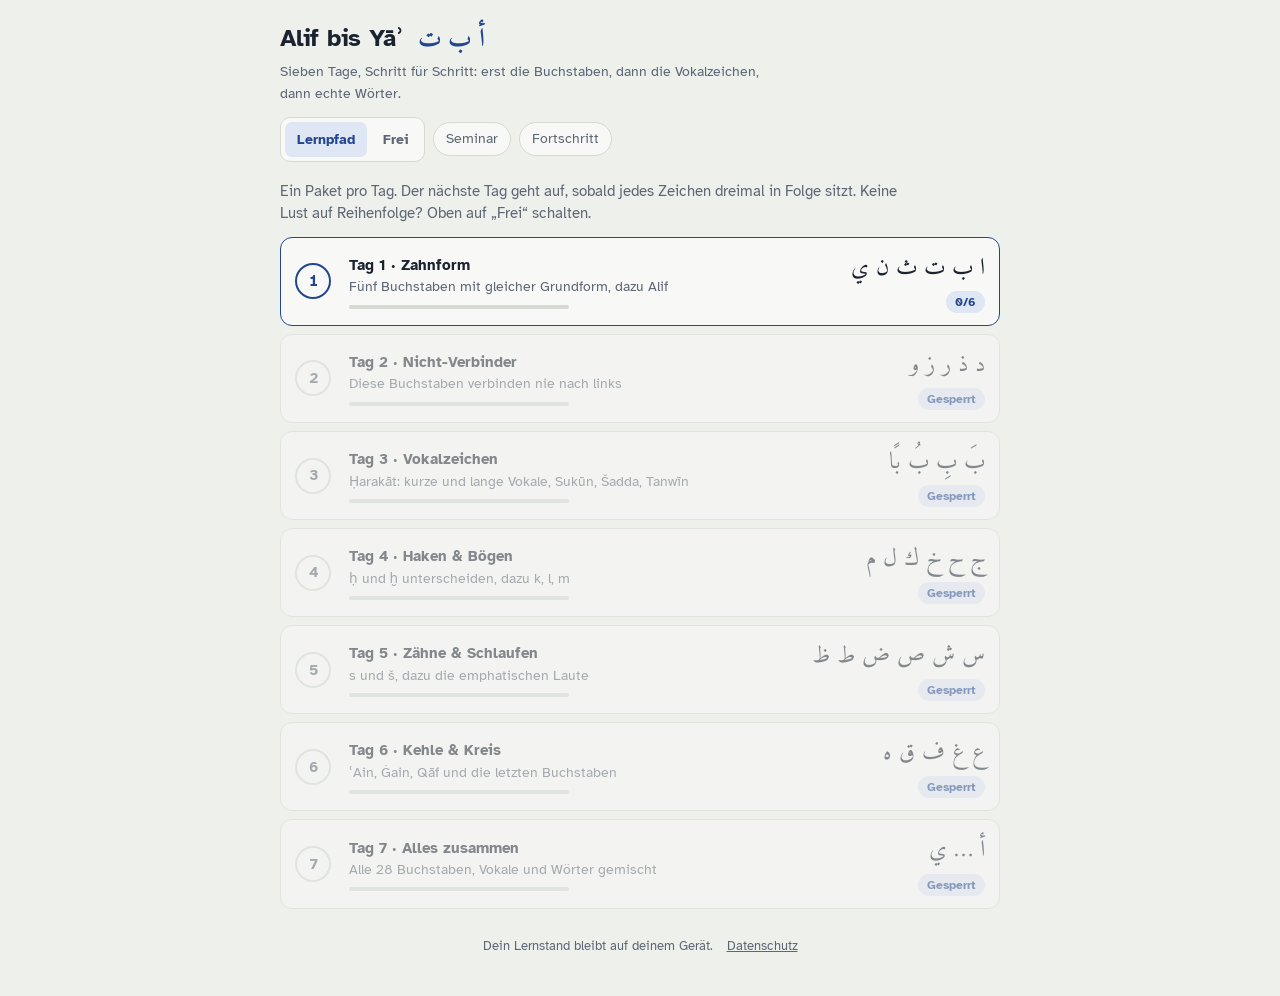
==== commit 025a803b: "Fortschritt übertragen: Code, QR-Link und Datei-Backup Lernstand lässt sich als kurzer Code, per QR-" ====
--- a/index.html
+++ b/index.html
@@ -158,6 +158,27 @@
 .chip .ar{font-family:var(--f-ar);font-size:1.15rem;line-height:1.2;color:var(--fg)}
 .chip[aria-pressed="true"]{background:var(--accent-soft);border-color:var(--accent);color:var(--accent)}
 
+/* Fortschritt übertragen */
+.sync{background:var(--surface);border:1px solid var(--line);border-radius:12px;padding:18px;display:flex;flex-direction:column;gap:12px}
+.sync-head{display:flex;justify-content:space-between;align-items:baseline;gap:12px}
+.sync h2{margin:0;font-size:1.2rem}
+.sync h3{margin:0;font-size:1rem}
+.sync-sum{margin:0;color:var(--muted);font-variant-numeric:tabular-nums}
+.sync-grid{display:grid;grid-template-columns:repeat(auto-fit,minmax(260px,1fr));gap:12px}
+.sync-card{border:1px solid var(--line);border-radius:10px;padding:14px;display:flex;flex-direction:column;gap:10px;min-width:0;background:var(--bg)}
+.qr{background:#fff;border-radius:8px;padding:8px;width:min(210px,100%);align-self:center;line-height:0}
+.qr svg{width:100%;height:auto;display:block}
+.coderow{display:flex;gap:6px}
+.coderow input,.sync textarea{flex:1;min-width:0;font-size:.85rem;font-family:ui-monospace,Menlo,Consolas,monospace;border:1px solid var(--line);border-radius:8px;padding:8px;background:var(--surface);color:var(--fg)}
+.sync textarea{resize:vertical;width:100%}
+.btn{border:0;background:var(--accent);color:var(--surface);border-radius:8px;padding:8px 14px;font-weight:700;font-size:.88rem;text-align:center}
+.btn.ghost{background:transparent;color:var(--accent);border:1px solid var(--accent)}
+.filelabel{cursor:pointer;align-self:flex-start}
+.btnrow{display:flex;gap:8px;flex-wrap:wrap}
+.msg{font-size:.88rem;margin:0}
+.msg.err{color:var(--bad)}
+.msg.ok{color:var(--good);font-weight:700}
+
 /* Seminar-Modus: klein, gedimmt, ohne Erklärtexte */
 body.seminar{font-size:13px}
 body.seminar .wrap{max-width:440px;gap:10px}
@@ -185,6 +206,7 @@
   .opt,.cell,.stage,.wcard{transition:background .15s,border-color .15s}
 }
 </style>
+<script src="vendor/qrcode.js"></script>
 </head>
 <body>
 <div class="wrap">
@@ -199,8 +221,30 @@
         <button data-app="free" aria-pressed="false">Frei</button>
       </div>
       <button class="toggle" id="semBtn" aria-pressed="false" title="Taste S">Seminar</button>
+      <button class="toggle" id="syncBtn" aria-pressed="false" aria-controls="syncSec">Fortschritt</button>
     </div>
   </header>
+
+  <section id="syncSec" class="sync" hidden>
+    <div class="sync-head"><h2>Fortschritt übertragen</h2><button class="back" id="syncClose">Schließen</button></div>
+    <p class="sync-sum" id="syncSum"></p>
+    <div class="sync-grid">
+      <div class="sync-card">
+        <h3>Von diesem Gerät mitnehmen</h3>
+        <p class="note">Scann den QR-Code mit der Kamera des anderen Geräts. Oder kopier den Code und füg ihn dort ein.</p>
+        <div class="qr" id="qrBox"></div>
+        <div class="coderow"><input id="codeOut" readonly aria-label="Dein Fortschritts-Code"><button class="btn" id="copyBtn">Kopieren</button></div>
+        <button class="btn ghost" id="fileBtn">Als Datei sichern</button>
+      </div>
+      <div class="sync-card">
+        <h3>Auf dieses Gerät holen</h3>
+        <p class="note">Code vom anderen Gerät einfügen oder eine gesicherte Datei öffnen.</p>
+        <textarea id="codeIn" rows="3" placeholder="AY1-…" aria-label="Fortschritts-Code einfügen"></textarea>
+        <label class="btn ghost filelabel">Datei öffnen<input type="file" id="fileIn" accept=".json,.txt,application/json,text/plain" hidden></label>
+        <div id="importBox"></div>
+      </div>
+    </div>
+  </section>
 
   <section id="pathView"></section>
 
@@ -669,7 +713,7 @@
   return null;
 }
 document.addEventListener("keydown",e=>{
-  if(e.target.tagName==="INPUT"||e.metaKey||e.ctrlKey||e.altKey) return;
+  if(e.target.tagName==="INPUT"||e.target.tagName==="TEXTAREA"||e.metaKey||e.ctrlKey||e.altKey) return;
   if(e.key==="s"||e.key==="S"){setSem(!document.body.classList.contains("seminar"));return}
   const nav=navList();
   if(nav&&(e.key==="ArrowLeft"||e.key==="ArrowRight")){
@@ -681,8 +725,112 @@
   if((e.key===" "||e.key==="Enter")&&cur&&cur.done){e.preventDefault();newQ()}
 });
 
+/* ---------- Fortschritt übertragen ---------- */
+// Code-Format: AY1-<Stände>.<Tag><fertig>.<richtig>.<falsch>-<Prüfzeichen>
+// Stände: je zwei Werte (0–4) in einem Zeichen. Reihenfolge: 28 Buchstaben, 9 Vokalzeichen, dann WORDS.
+// Wichtig: neue Wörter nur hinten an WORDS anhängen, sonst passen alte Codes nicht mehr.
+const B36="0123456789abcdefghijklmnopqrstuvwxyz";
+const syncKeys=()=>[...L.map(l=>String(l.i)),...HKEYS,...WORDS.map(w=>"w:"+w.tr)];
+const checkChar=raw=>B36[[...raw].reduce((a,c,i)=>(a+c.charCodeAt(0)*(i+1))%36,0)];
+function encodeProgress(){
+  const ds=syncKeys().map(k=>bx(k)); if(ds.length%2) ds.push(0);
+  let body=""; for(let i=0;i<ds.length;i+=2) body+=B36[ds[i]*5+ds[i+1]];
+  const raw=`${body}.${unl}${store.get("ay-fin",false)?1:0}.${tally.ok.toString(36)}.${tally.no.toString(36)}`;
+  return `AY1-${raw}-${checkChar(raw)}`;
+}
+function decodeProgress(input){
+  let s=String(input||"").trim();
+  const h=s.match(/#p=([^&\s]+)/); if(h) s=decodeURIComponent(h[1]);
+  s=s.replace(/\s+/g,"").toLowerCase();
+  if(!s) return null;
+  const parts=s.split("-");
+  if(parts.length!==3||parts[0]!=="ay1") throw new Error("Das sieht nicht nach einem Fortschritts-Code aus. Er fängt mit AY1- an.");
+  const raw=parts[1];
+  if(checkChar(raw)!==parts[2]) throw new Error("Der Code ist unvollständig oder hat einen Tippfehler. Kopier ihn am besten noch mal komplett.");
+  const [body,m,ok,no]=raw.split(".");
+  if(!body||!m||m.length<2) throw new Error("Der Code ist unvollständig. Kopier ihn am besten noch mal komplett.");
+  const ds=[];
+  for(const c of body){const v=B36.indexOf(c); if(v<0||v>24) throw new Error("Der Code enthält ein ungültiges Zeichen."); ds.push(Math.floor(v/5),v%5)}
+  const b={}; syncKeys().forEach((k,i)=>{if(ds[i]) b[k]=ds[i]});
+  return {box:b,unl:Math.min(7,Math.max(1,+m[0]||1)),fin:m[1]==="1",tally:{ok:parseInt(ok,36)||0,no:parseInt(no,36)||0}};
+}
+function summarize(b,u,fin){
+  const n=keys=>keys.filter(k=>(b[k]||0)>=3).length;
+  const ls=n(L.map(l=>String(l.i))), hs=n(HKEYS), ws=n(WORDS.map(w=>"w:"+w.tr));
+  return `${ls}/28 Buchstaben, ${hs}/9 Vokalzeichen und ${ws} Wörter sicher · ${fin?"alle Tage geschafft":"bis Tag "+u+" offen"}`;
+}
+function openSync(){
+  $("syncSec").hidden=false; $("syncBtn").setAttribute("aria-pressed","true");
+  $("syncSum").textContent="Auf diesem Gerät: "+summarize(box,unl,store.get("ay-fin",false));
+  const code=encodeProgress(); $("codeOut").value=code;
+  const url=location.origin+location.pathname+"#p="+code;
+  try{
+    if(typeof qrcode!=="function") throw 0;
+    const q=qrcode(0,"M"); q.addData(url); q.make();
+    $("qrBox").innerHTML=q.createSvgTag({cellSize:4,margin:2,scalable:true,alt:"QR-Code mit deinem Lernstand"});
+    $("qrBox").hidden=false;
+  }catch(e){$("qrBox").hidden=true}
+}
+function closeSync(){$("syncSec").hidden=true;$("syncBtn").setAttribute("aria-pressed","false")}
+$("syncBtn").onclick=()=>$("syncSec").hidden?openSync():closeSync();
+$("syncClose").onclick=closeSync;
+$("copyBtn").onclick=()=>{
+  const inp=$("codeOut"), done=()=>{$("copyBtn").textContent="Kopiert";setTimeout(()=>$("copyBtn").textContent="Kopieren",1500)};
+  const fallback=()=>{inp.focus();inp.select();try{document.execCommand("copy");done()}catch(e){}};
+  try{navigator.clipboard.writeText(inp.value).then(done,fallback)}catch(e){fallback()}
+};
+$("fileBtn").onclick=()=>{
+  const d=new Date().toISOString().slice(0,10);
+  const data={app:"alif-bis-ya",version:1,exported:new Date().toISOString(),code:encodeProgress()};
+  const url=URL.createObjectURL(new Blob([JSON.stringify(data,null,1)],{type:"application/json"}));
+  const a=document.createElement("a"); a.href=url; a.download=`alif-bis-ya-fortschritt-${d}.json`;
+  document.body.appendChild(a); a.click(); a.remove(); setTimeout(()=>URL.revokeObjectURL(url),2000);
+};
+let pending=null;
+function showImport(text,intro){
+  const ib=$("importBox"); pending=null;
+  let res; try{res=decodeProgress(text)}catch(e){ib.innerHTML=`<p class="msg err">${e.message}</p>`;return}
+  if(!res){ib.innerHTML="";return}
+  pending=res;
+  ib.innerHTML=`${intro?`<p class="msg">${intro}</p>`:""}<p class="msg">Gefunden: ${summarize(res.box,res.unl,res.fin)}</p>
+    <div class="btnrow"><button class="btn" id="mergeBtn">Zusammenführen</button><button class="btn ghost" id="replaceBtn">Ersetzen</button></div>
+    <p class="note">Zusammenführen behält von beiden Geräten jeweils den besseren Stand. Ersetzen überschreibt den Lernstand auf diesem Gerät.</p>`;
+  $("mergeBtn").onclick=()=>applyImport(true);
+  $("replaceBtn").onclick=()=>applyImport(false);
+}
+function applyImport(merge){
+  if(!pending) return; const p=pending;
+  if(merge){
+    for(const k in p.box) box[k]=Math.max(bx(k),p.box[k]);
+    unl=Math.max(unl,p.unl);
+    if(p.fin) store.set("ay-fin",true);
+    tally={ok:Math.max(tally.ok,p.tally.ok),no:Math.max(tally.no,p.tally.no)};
+  }else{
+    box={...p.box}; unl=p.unl; store.set("ay-fin",p.fin); tally={...p.tally};
+  }
+  store.set("ay-box",box); store.set("ay-unl",unl); store.set("ay-tally",tally);
+  pending=null; $("codeIn").value="";
+  openSync(); render();
+  $("importBox").innerHTML=`<p class="msg ok">Übernommen. ${merge?"Beide Stände sind jetzt zusammengeführt.":"Der Lernstand wurde ersetzt."}</p>`;
+}
+$("codeIn").addEventListener("input",e=>showImport(e.target.value));
+$("fileIn").addEventListener("change",e=>{
+  const f=e.target.files&&e.target.files[0]; if(!f) return;
+  const r=new FileReader();
+  r.onload=()=>{let t=String(r.result);try{const j=JSON.parse(t);if(j&&j.code)t=j.code}catch(err){} showImport(t,`Datei: ${f.name}`)};
+  r.onerror=()=>{$("importBox").innerHTML=`<p class="msg err">Die Datei ließ sich nicht lesen. Versuch es noch einmal.</p>`};
+  r.readAsText(f); e.target.value="";
+});
+
 setSem(!!store.get("ay-sem",false));
 render();
+if(location.hash.startsWith("#p=")){
+  const code=location.hash;
+  try{history.replaceState(null,"",location.pathname+location.search)}catch(e){}
+  openSync(); $("codeIn").value=decodeURIComponent(code.slice(3));
+  showImport(code,"Du hast einen Fortschritts-Code geöffnet.");
+  $("syncSec").scrollIntoView({block:"start"});
+}
 </script>
 
 <footer class="foot"><span>Dein Lernstand bleibt auf deinem Gerät.</span><a href="datenschutz.html">Datenschutz</a></footer>
